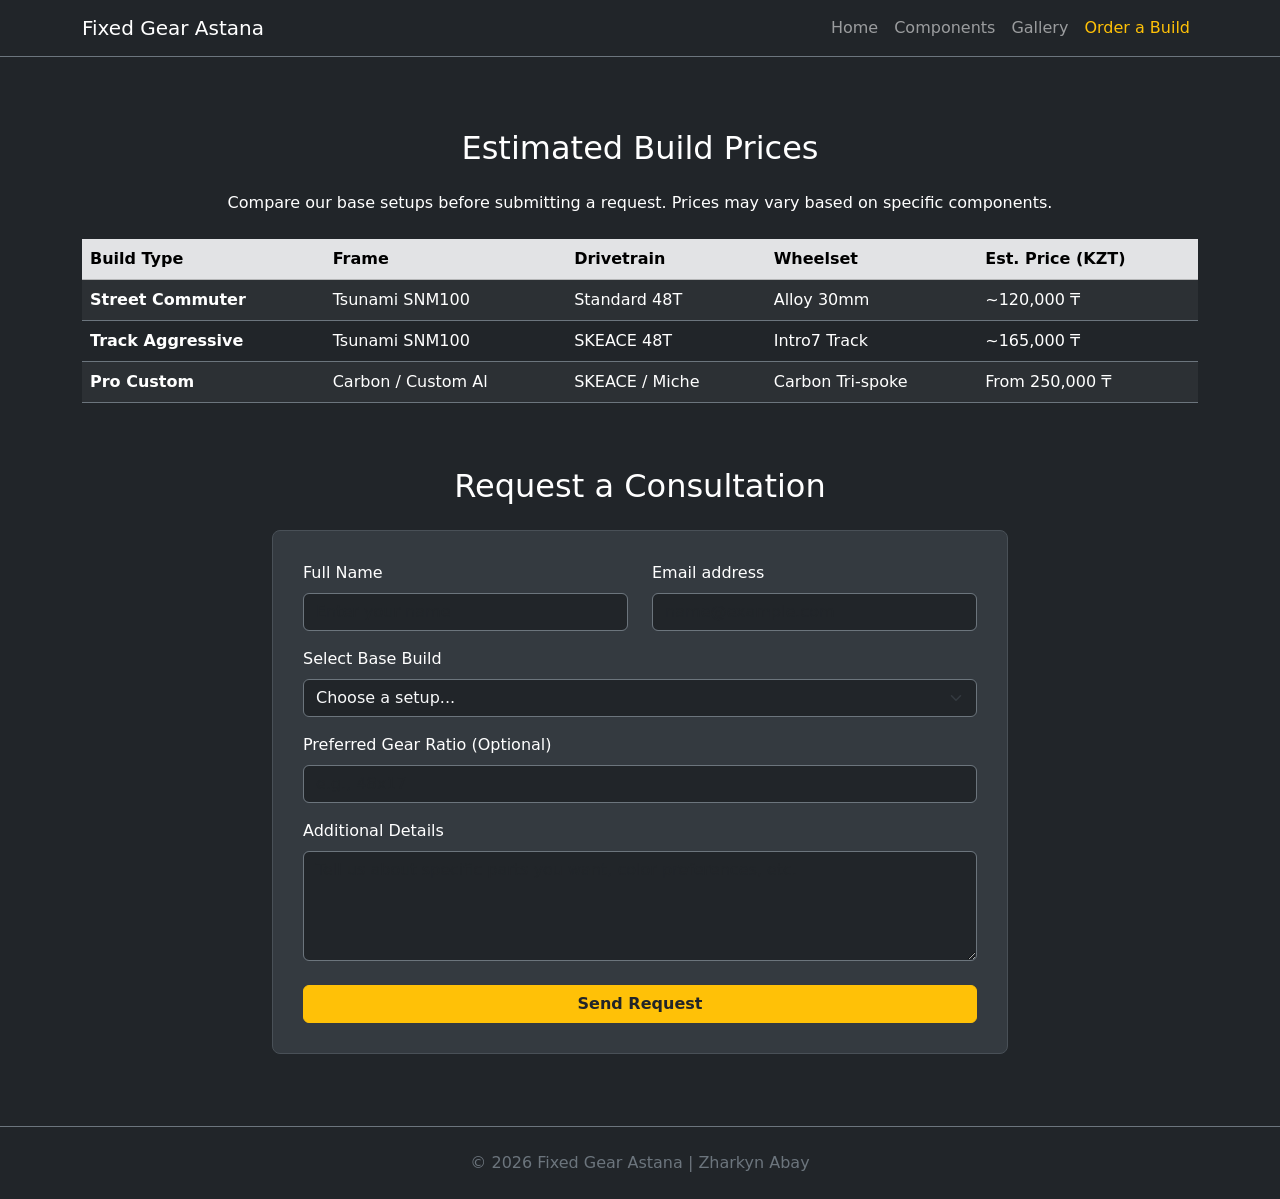
==== build.html @ 71a42f12 "Add files via upload" ====
<!DOCTYPE html>
<html lang="en">
<head>
    <meta charset="UTF-8">
    <meta name="viewport" content="width=device-width, initial-scale=1.0">
    <title>Order a Build - Fixed Gear Astana</title>
    
    <link href="https://cdn.jsdelivr.net/npm/bootstrap@5.3.3/dist/css/bootstrap.min.css" rel="stylesheet">
    <link rel="stylesheet" href="style.css">
    
    <!-- Немного стилей прямо здесь, чтобы форма и таблица хорошо смотрелись на темном фоне -->
    <style>
        body {
            background-color: #212529;
            color: #fff;
        }
        .form-container {
            background-color: #343a40;
            padding: 30px;
            border-radius: 8px;
            border: 1px solid #495057;
        }
    </style>
</head>
<body>

    <!-- Единая навигация -->
    <nav class="navbar navbar-expand-lg navbar-dark bg-dark border-bottom border-secondary">
        <div class="container">
            <a class="navbar-brand" href="index.html">Fixed Gear Astana</a>
            <button class="navbar-toggler" type="button" data-bs-toggle="collapse" data-bs-target="#navbarNav">
                <span class="navbar-toggler-icon"></span>
            </button>
            <div class="collapse navbar-collapse" id="navbarNav">
                <ul class="navbar-nav ms-auto">
                    <li class="nav-item"><a class="nav-link" href="index.html">Home</a></li>
                    <li class="nav-item"><a class="nav-link" href="index.html#components">Components</a></li>
                    <li class="nav-item"><a class="nav-link" href="index.html#gallery">Gallery</a></li>
                    <li class="nav-item"><a class="nav-link active text-warning" href="build.html">Order a Build</a></li>
                </ul>
            </div>
        </div>
    </nav>

    <!-- Секция с таблицей (Требование Мидтерма: минимум 1 таблица) -->
    <section class="container mt-5 pt-4">
        <h2 class="text-center mb-4">Estimated Build Prices</h2>
        <p class="text-center mb-4">Compare our base setups before submitting a request. Prices may vary based on specific components.</p>
        
        <div class="table-responsive">
            <table class="table table-dark table-striped table-hover border-secondary align-middle">
                <thead>
                    <tr class="table-secondary text-dark">
                        <th>Build Type</th>
                        <th>Frame</th>
                        <th>Drivetrain</th>
                        <th>Wheelset</th>
                        <th>Est. Price (KZT)</th>
                    </tr>
                </thead>
                <tbody>
                    <tr>
                        <td><strong>Street Commuter</strong></td>
                        <td>Tsunami SNM100</td>
                        <td>Standard 48T</td>
                        <td>Alloy 30mm</td>
                        <td>~120,000 ₸</td>
                    </tr>
                    <tr>
                        <td><strong>Track Aggressive</strong></td>
                        <td>Tsunami SNM100</td>
                        <td>SKEACE 48T</td>
                        <td>Intro7 Track</td>
                        <td>~165,000 ₸</td>
                    </tr>
                    <tr>
                        <td><strong>Pro Custom</strong></td>
                        <td>Carbon / Custom Al</td>
                        <td>SKEACE / Miche</td>
                        <td>Carbon Tri-spoke</td>
                        <td>From 250,000 ₸</td>
                    </tr>
                </tbody>
            </table>
        </div>
    </section>

    <!-- Секция с формой (Требование Мидтерма: минимум 1 форма) -->
    <section class="container mt-5 mb-5 pb-4">
        <div class="row justify-content-center">
            <div class="col-12 col-lg-8">
                <h2 class="text-center mb-4">Request a Consultation</h2>
                
                <div class="form-container">
                    <form action="#" method="POST">
                        <div class="row">
                            <div class="col-md-6 mb-3">
                                <label for="fullName" class="form-label">Full Name</label>
                                <input type="text" class="form-control bg-dark text-light border-secondary" id="fullName" placeholder="Enter your name" required>
                            </div>
                            <div class="col-md-6 mb-3">
                                <label for="email" class="form-label">Email address</label>
                                <input type="email" class="form-control bg-dark text-light border-secondary" id="email" placeholder="name@example.com" required>
                            </div>
                        </div>

                        <div class="mb-3">
                            <label for="baseModel" class="form-label">Select Base Build</label>
                            <select class="form-select bg-dark text-light border-secondary" id="baseModel" required>
                                <option value="" selected disabled>Choose a setup...</option>
                                <option value="street">Street Commuter</option>
                                <option value="track">Track Aggressive</option>
                                <option value="custom">Fully Custom Idea</option>
                            </select>
                        </div>

                        <div class="mb-3">
                            <label for="ratio" class="form-label">Preferred Gear Ratio (Optional)</label>
                            <input type="text" class="form-control bg-dark text-light border-secondary" id="ratio" placeholder="e.g., 48x17">
                        </div>

                        <div class="mb-4">
                            <label for="comments" class="form-label">Additional Details</label>
                            <textarea class="form-control bg-dark text-light border-secondary" id="comments" rows="4" placeholder="Tell us about specific parts you want, color preferences, etc."></textarea>
                        </div>

                        <div class="d-grid">
                            <button type="submit" class="btn btn-warning fw-bold text-dark">Send Request</button>
                        </div>
                    </form>
                </div>
            </div>
        </div>
    </section>

    <footer class="text-center py-4 mt-5 border-top border-secondary text-secondary">
        <div class="container">
            <p class="mb-0">&copy; 2026 Fixed Gear Astana | Zharkyn Abay</p>
        </div>
    </footer>

    <script src="https://cdn.jsdelivr.net/npm/bootstrap@5.3.3/dist/js/bootstrap.bundle.min.js"></script>
</body>
</html>
---- style.css ----
/* =========================================
   TASK 1: Адаптивность вручную (Mobile-First)
   ========================================= */

/* Базовые стили (для телефонов - 375px) */
.custom-section {
    padding: 40px 20px;
    background-color: #212529; /* Темный фон для контраста */
    color: #fff;
    margin-top: 60px;
}

/* Изменение 1: Базовый размер заголовка */
.custom-heading {
    text-align: center;
    font-size: 1.8rem;
    margin-bottom: 30px;
}

/* Сетка: 1 колонка на мобильных */
.custom-grid {
    display: grid;
    grid-template-columns: 1fr;
    gap: 20px;
}

.custom-card {
    background-color: #343a40;
    padding: 20px;
    border-radius: 8px;
    border: 1px solid #495057;
    text-align: center;
}

/* -----------------------------------------
   Брейкпоинт 1: Планшеты (от 768px)
   ----------------------------------------- */
@media (min-width: 768px) {
    /* Сетка меняется на 2 колонки */
    .custom-grid {
        grid-template-columns: repeat(2, 1fr);
    }
    
    /* Изменение 2: Увеличиваем заголовок */
    .custom-heading {
        font-size: 2.2rem; 
    }
}

/* -----------------------------------------
   Брейкпоинт 2: Ноутбуки/Десктопы (от 1280px)
   ----------------------------------------- */
@media (min-width: 1280px) {
    /* Сетка меняется на 3 колонки */
    .custom-grid {
        grid-template-columns: repeat(3, 1fr);
    }
    
    /* Изменение 3: Добавляем внутренние отступы секции */
    .custom-section {
        padding: 80px 10%; 
    }
}
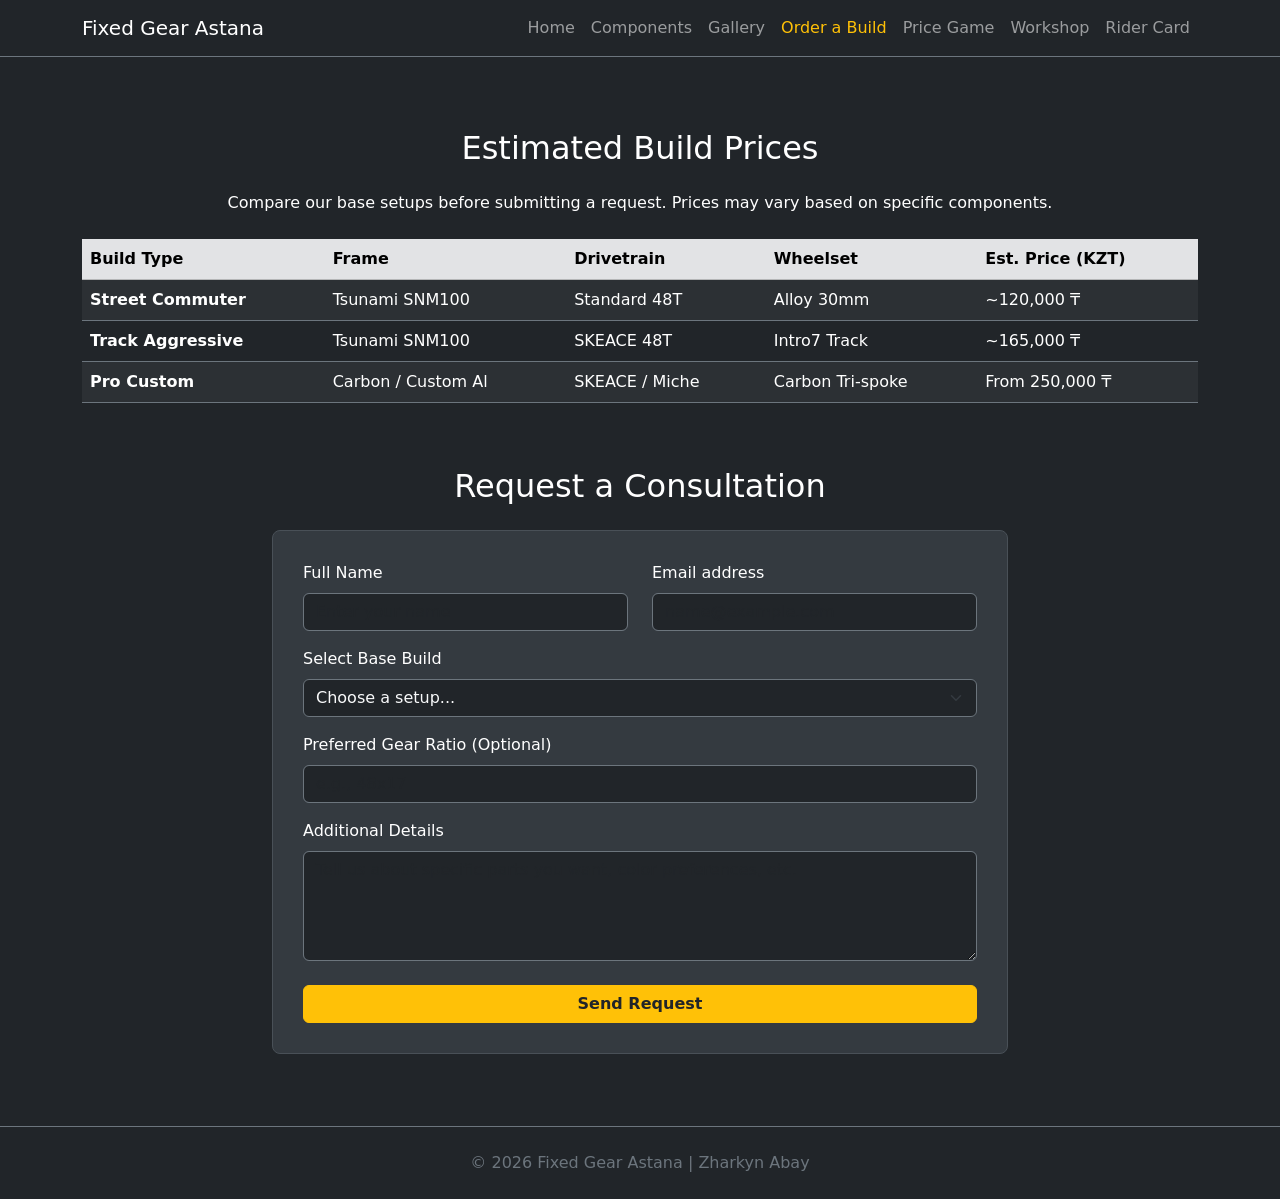
==== commit 21821e5c: "Add Assignment 5: price game, workshop board, rider card form - Task 1A: Higher or Lower game (js/ga" ====
--- a/build.html
+++ b/build.html
@@ -37,6 +37,9 @@
                     <li class="nav-item"><a class="nav-link" href="index.html#components">Components</a></li>
                     <li class="nav-item"><a class="nav-link" href="index.html#gallery">Gallery</a></li>
                     <li class="nav-item"><a class="nav-link active text-warning" href="build.html">Order a Build</a></li>
+                    <li class="nav-item"><a class="nav-link" href="game.html">Price Game</a></li>
+                    <li class="nav-item"><a class="nav-link" href="workshop.html">Workshop</a></li>
+                    <li class="nav-item"><a class="nav-link" href="rider.html">Rider Card</a></li>
                 </ul>
             </div>
         </div>
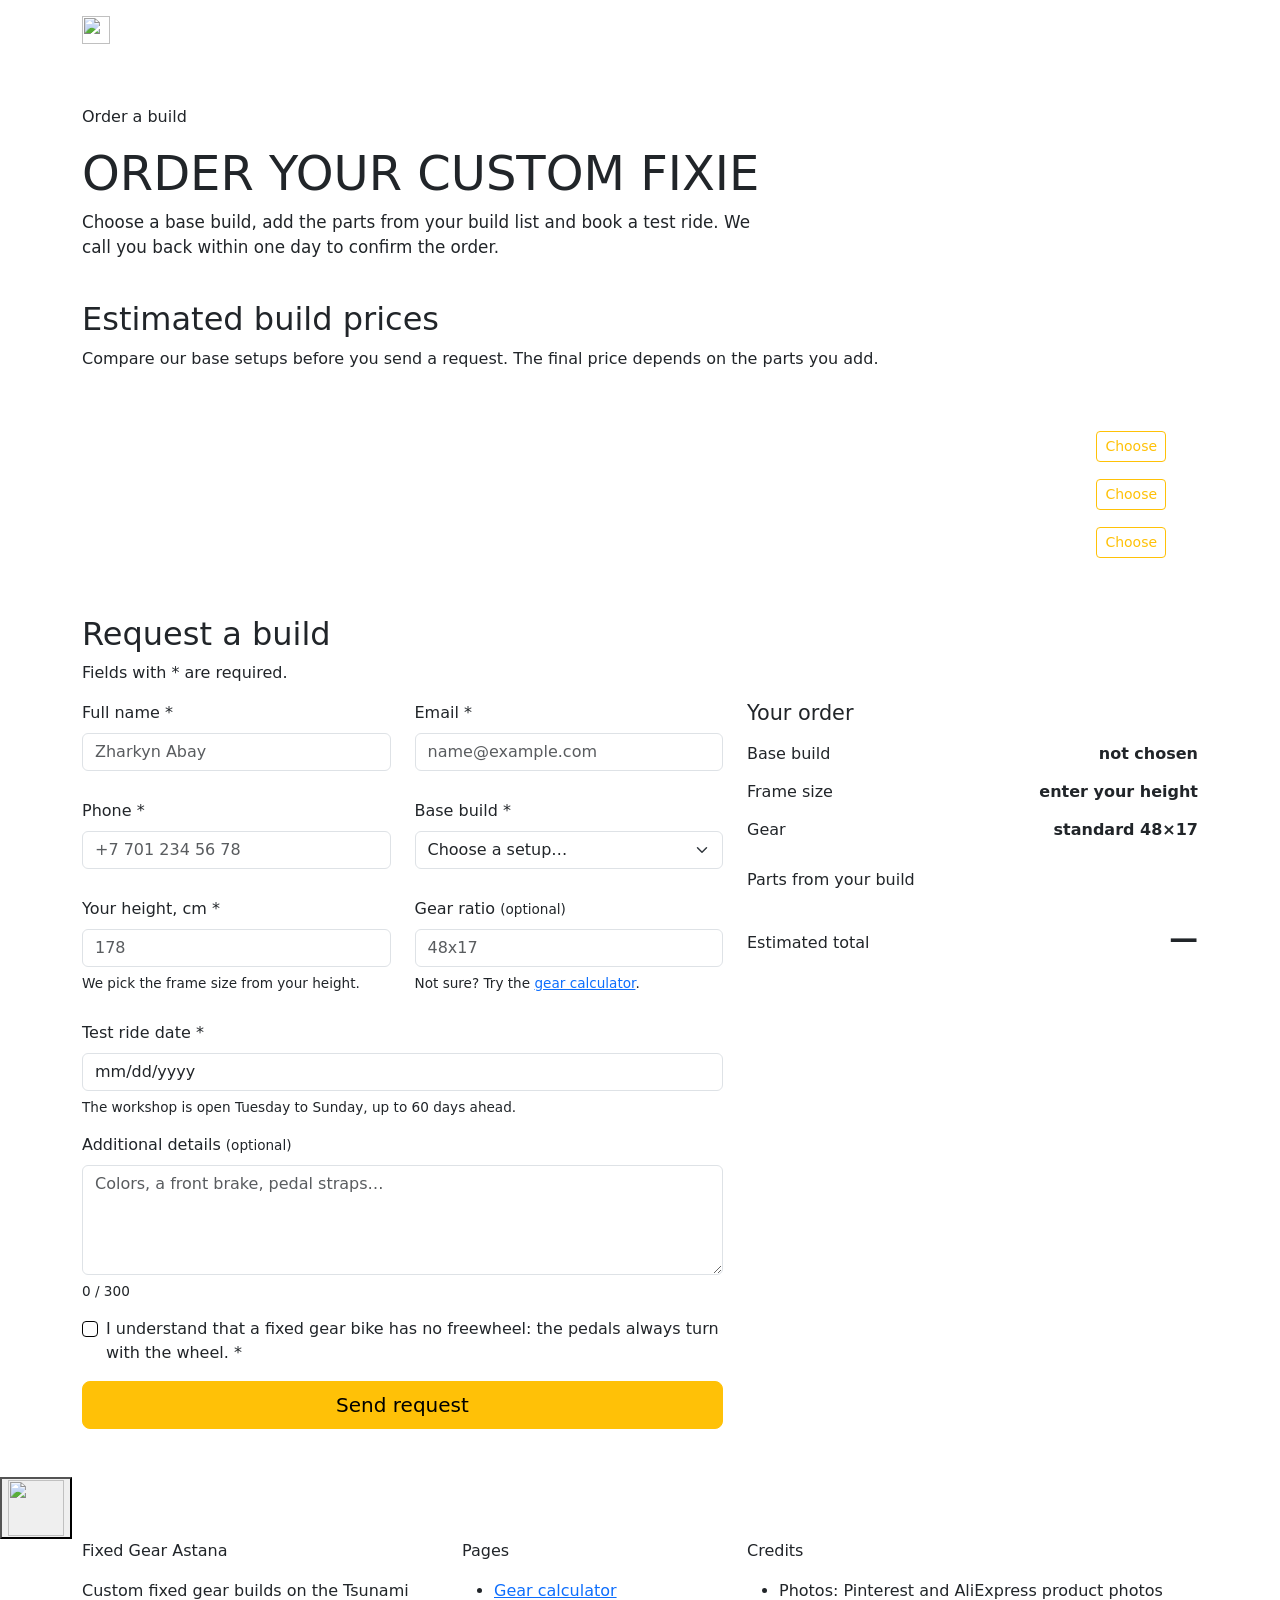
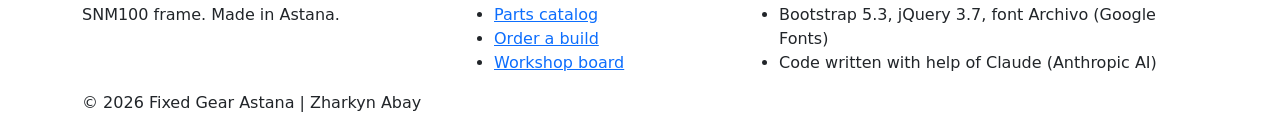
==== commit b04b3c31: "Order form with JavaScript validation, order summary and success message Co-Authored-By: Claude Opus" ====
--- a/build.html
+++ b/build.html
@@ -3,40 +3,41 @@
 <head>
     <meta charset="UTF-8">
     <meta name="viewport" content="width=device-width, initial-scale=1.0">
-    <title>Order a Build - Fixed Gear Astana</title>
-    
+    <title>Order a Build — Fixed Gear Astana</title>
+    <link rel="icon" href="images/wheel.svg" type="image/svg+xml">
+
+    <link rel="preconnect" href="https://fonts.googleapis.com">
+    <link rel="preconnect" href="https://fonts.gstatic.com" crossorigin>
+    <link href="https://fonts.googleapis.com/css2?family=Archivo:wght@600;800&display=swap" rel="stylesheet">
+
     <link href="https://cdn.jsdelivr.net/npm/bootstrap@5.3.3/dist/css/bootstrap.min.css" rel="stylesheet">
-    <link rel="stylesheet" href="style.css">
-    
-    <!-- Немного стилей прямо здесь, чтобы форма и таблица хорошо смотрелись на темном фоне -->
-    <style>
-        body {
-            background-color: #212529;
-            color: #fff;
-        }
-        .form-container {
-            background-color: #343a40;
-            padding: 30px;
-            border-radius: 8px;
-            border: 1px solid #495057;
-        }
-    </style>
+    <link rel="stylesheet" href="css/style.css">
+    <link rel="stylesheet" href="css/order.css">
+
+    <script src="https://code.jquery.com/jquery-3.7.1.min.js" defer></script>
+    <script src="js/parts-data.js" defer></script>
+    <script src="js/storage.js" defer></script>
+    <script src="js/order.js" defer></script>
+    <script src="js/effects.js" defer></script>
 </head>
 <body>
 
     <!-- Единая навигация -->
-    <nav class="navbar navbar-expand-lg navbar-dark bg-dark border-bottom border-secondary">
+    <nav class="navbar navbar-expand-lg navbar-dark site-nav sticky-top">
         <div class="container">
-            <a class="navbar-brand" href="index.html">Fixed Gear Astana</a>
-            <button class="navbar-toggler" type="button" data-bs-toggle="collapse" data-bs-target="#navbarNav">
+            <a class="navbar-brand" href="index.html">
+                <img src="images/wheel.svg" class="brand-wheel" alt="" width="28" height="28">
+                Fixed Gear Astana
+            </a>
+            <button class="navbar-toggler" type="button" data-bs-toggle="collapse" data-bs-target="#navbarNav" aria-controls="navbarNav" aria-expanded="false" aria-label="Toggle navigation">
                 <span class="navbar-toggler-icon"></span>
             </button>
             <div class="collapse navbar-collapse" id="navbarNav">
                 <ul class="navbar-nav ms-auto">
                     <li class="nav-item"><a class="nav-link" href="index.html">Home</a></li>
-                    <li class="nav-item"><a class="nav-link" href="index.html#components">Components</a></li>
-                    <li class="nav-item"><a class="nav-link" href="index.html#gallery">Gallery</a></li>
-                    <li class="nav-item"><a class="nav-link active text-warning" href="build.html">Order a Build</a></li>
+                    <li class="nav-item"><a class="nav-link" href="index.html#calculator">Gear Calculator</a></li>
+                    <li class="nav-item"><a class="nav-link" href="index.html#parts">Parts</a></li>
+                    <li class="nav-item"><a class="nav-link active" aria-current="page" href="build.html">Order a Build</a></li>
                     <li class="nav-item"><a class="nav-link" href="game.html">Price Game</a></li>
                     <li class="nav-item"><a class="nav-link" href="workshop.html">Workshop</a></li>
                     <li class="nav-item"><a class="nav-link" href="rider.html">Rider Card</a></li>
@@ -45,103 +46,211 @@
         </div>
     </nav>
 
-    <!-- Секция с таблицей (Требование Мидтерма: минимум 1 таблица) -->
-    <section class="container mt-5 pt-4">
-        <h2 class="text-center mb-4">Estimated Build Prices</h2>
-        <p class="text-center mb-4">Compare our base setups before submitting a request. Prices may vary based on specific components.</p>
-        
-        <div class="table-responsive">
-            <table class="table table-dark table-striped table-hover border-secondary align-middle">
-                <thead>
-                    <tr class="table-secondary text-dark">
-                        <th>Build Type</th>
-                        <th>Frame</th>
-                        <th>Drivetrain</th>
-                        <th>Wheelset</th>
-                        <th>Est. Price (KZT)</th>
-                    </tr>
-                </thead>
-                <tbody>
-                    <tr>
-                        <td><strong>Street Commuter</strong></td>
-                        <td>Tsunami SNM100</td>
-                        <td>Standard 48T</td>
-                        <td>Alloy 30mm</td>
-                        <td>~120,000 ₸</td>
-                    </tr>
-                    <tr>
-                        <td><strong>Track Aggressive</strong></td>
-                        <td>Tsunami SNM100</td>
-                        <td>SKEACE 48T</td>
-                        <td>Intro7 Track</td>
-                        <td>~165,000 ₸</td>
-                    </tr>
-                    <tr>
-                        <td><strong>Pro Custom</strong></td>
-                        <td>Carbon / Custom Al</td>
-                        <td>SKEACE / Miche</td>
-                        <td>Carbon Tri-spoke</td>
-                        <td>From 250,000 ₸</td>
-                    </tr>
-                </tbody>
-            </table>
-        </div>
-    </section>
-
-    <!-- Секция с формой (Требование Мидтерма: минимум 1 форма) -->
-    <section class="container mt-5 mb-5 pb-4">
-        <div class="row justify-content-center">
-            <div class="col-12 col-lg-8">
-                <h2 class="text-center mb-4">Request a Consultation</h2>
-                
-                <div class="form-container">
-                    <form action="#" method="POST">
+    <main class="container py-5">
+        <header class="page-head">
+            <p class="page-eyebrow">Order a build</p>
+            <h1>Order your custom fixie</h1>
+            <p class="page-lead">Choose a base build, add the parts from your build list and book a test ride. We call you back within one day to confirm the order.</p>
+        </header>
+
+        <!-- Таблица цен (Midterm). Кнопка Choose выбирает сборку в форме -->
+        <section class="mb-5" aria-labelledby="prices-title">
+            <h2 class="section-title" id="prices-title">Estimated build prices</h2>
+            <p class="section-lead">Compare our base setups before you send a request. The final price depends on the parts you add.</p>
+
+            <div class="table-responsive price-table-wrap">
+                <table class="table table-dark table-hover align-middle price-table mb-0">
+                    <thead>
+                        <tr>
+                            <th scope="col">Build type</th>
+                            <th scope="col">Frame</th>
+                            <th scope="col">Drivetrain</th>
+                            <th scope="col">Wheelset</th>
+                            <th scope="col">Base price</th>
+                            <th scope="col"><span class="visually-hidden">Choose</span></th>
+                        </tr>
+                    </thead>
+                    <tbody>
+                        <tr>
+                            <th scope="row">Street Commuter</th>
+                            <td data-label="Frame">Tsunami SNM100</td>
+                            <td data-label="Drivetrain">Standard 48T</td>
+                            <td data-label="Wheelset">Alloy 30 mm</td>
+                            <td data-label="Base price" class="price-cell">120 000 ₸</td>
+                            <td><button type="button" class="btn btn-outline-warning btn-sm btn-choose" data-build="street">Choose</button></td>
+                        </tr>
+                        <tr>
+                            <th scope="row">Track Aggressive</th>
+                            <td data-label="Frame">Tsunami SNM100</td>
+                            <td data-label="Drivetrain">SKEACE 48T</td>
+                            <td data-label="Wheelset">Intro7 Track</td>
+                            <td data-label="Base price" class="price-cell">165 000 ₸</td>
+                            <td><button type="button" class="btn btn-outline-warning btn-sm btn-choose" data-build="track">Choose</button></td>
+                        </tr>
+                        <tr>
+                            <th scope="row">Pro Custom</th>
+                            <td data-label="Frame">Carbon / Custom Al</td>
+                            <td data-label="Drivetrain">SKEACE / Miche</td>
+                            <td data-label="Wheelset">Carbon Tri-spoke</td>
+                            <td data-label="Base price" class="price-cell">from 250 000 ₸</td>
+                            <td><button type="button" class="btn btn-outline-warning btn-sm btn-choose" data-build="custom">Choose</button></td>
+                        </tr>
+                    </tbody>
+                </table>
+            </div>
+        </section>
+
+        <!-- Сообщение после успешного заказа (jQuery slideDown) -->
+        <div class="order-success" id="order-success" role="status" aria-live="polite" tabindex="-1"></div>
+
+        <!-- Форма заказа. JS: js/order.js -->
+        <section id="order" aria-labelledby="order-title">
+            <h2 class="section-title" id="order-title">Request a build</h2>
+            <p class="section-lead">Fields with <span class="req">*</span> are required.</p>
+
+            <div class="row g-4">
+                <div class="col-12 col-lg-7">
+                    <form class="panel order-form" id="order-form" novalidate>
+                        <p class="form-status" id="form-status" role="alert"></p>
+
                         <div class="row">
-                            <div class="col-md-6 mb-3">
-                                <label for="fullName" class="form-label">Full Name</label>
-                                <input type="text" class="form-control bg-dark text-light border-secondary" id="fullName" placeholder="Enter your name" required>
-                            </div>
-                            <div class="col-md-6 mb-3">
-                                <label for="email" class="form-label">Email address</label>
-                                <input type="email" class="form-control bg-dark text-light border-secondary" id="email" placeholder="name@example.com" required>
-                            </div>
-                        </div>
-
-                        <div class="mb-3">
-                            <label for="baseModel" class="form-label">Select Base Build</label>
-                            <select class="form-select bg-dark text-light border-secondary" id="baseModel" required>
-                                <option value="" selected disabled>Choose a setup...</option>
-                                <option value="street">Street Commuter</option>
-                                <option value="track">Track Aggressive</option>
-                                <option value="custom">Fully Custom Idea</option>
-                            </select>
-                        </div>
-
-                        <div class="mb-3">
-                            <label for="ratio" class="form-label">Preferred Gear Ratio (Optional)</label>
-                            <input type="text" class="form-control bg-dark text-light border-secondary" id="ratio" placeholder="e.g., 48x17">
-                        </div>
-
-                        <div class="mb-4">
-                            <label for="comments" class="form-label">Additional Details</label>
-                            <textarea class="form-control bg-dark text-light border-secondary" id="comments" rows="4" placeholder="Tell us about specific parts you want, color preferences, etc."></textarea>
+                            <!-- 1. Имя -->
+                            <div class="col-md-6 field">
+                                <label for="order-name" class="form-label">Full name <span class="req" aria-hidden="true">*</span></label>
+                                <input type="text" class="form-control fg-input" id="order-name" name="name" autocomplete="name" placeholder="Zharkyn Abay" aria-describedby="order-name-error">
+                                <p class="field-error" id="order-name-error"></p>
+                            </div>
+                            <!-- 2. Email -->
+                            <div class="col-md-6 field">
+                                <label for="order-email" class="form-label">Email <span class="req" aria-hidden="true">*</span></label>
+                                <input type="email" class="form-control fg-input" id="order-email" name="email" autocomplete="email" placeholder="name@example.com" aria-describedby="order-email-error">
+                                <p class="field-error" id="order-email-error"></p>
+                            </div>
+                        </div>
+
+                        <div class="row">
+                            <!-- 3. Телефон -->
+                            <div class="col-md-6 field">
+                                <label for="order-phone" class="form-label">Phone <span class="req" aria-hidden="true">*</span></label>
+                                <input type="tel" class="form-control fg-input" id="order-phone" name="phone" autocomplete="tel" placeholder="+7 701 234 56 78" aria-describedby="order-phone-error">
+                                <p class="field-error" id="order-phone-error"></p>
+                            </div>
+                            <!-- 4. Базовая сборка -->
+                            <div class="col-md-6 field">
+                                <label for="order-build" class="form-label">Base build <span class="req" aria-hidden="true">*</span></label>
+                                <select class="form-select fg-input" id="order-build" name="build" aria-describedby="order-build-error">
+                                    <option value="">Choose a setup…</option>
+                                    <option value="street">Street Commuter — 120 000 ₸</option>
+                                    <option value="track">Track Aggressive — 165 000 ₸</option>
+                                    <option value="custom">Pro Custom — from 250 000 ₸</option>
+                                </select>
+                                <p class="field-error" id="order-build-error"></p>
+                            </div>
+                        </div>
+
+                        <div class="row">
+                            <!-- 5. Рост -->
+                            <div class="col-md-6 field">
+                                <label for="order-height" class="form-label">Your height, cm <span class="req" aria-hidden="true">*</span></label>
+                                <input type="number" class="form-control fg-input" id="order-height" name="height" inputmode="numeric" placeholder="178" aria-describedby="order-height-hint order-height-error">
+                                <p class="field-hint" id="order-height-hint">We pick the frame size from your height.</p>
+                                <p class="field-error" id="order-height-error"></p>
+                            </div>
+                            <!-- 6. Передача (необязательно) -->
+                            <div class="col-md-6 field">
+                                <label for="order-gear" class="form-label">Gear ratio <span class="optional">(optional)</span></label>
+                                <input type="text" class="form-control fg-input" id="order-gear" name="gear" placeholder="48x17" aria-describedby="order-gear-hint order-gear-error">
+                                <p class="field-hint" id="order-gear-hint">Not sure? Try the <a href="index.html#calculator">gear calculator</a>.</p>
+                                <p class="field-error" id="order-gear-error"></p>
+                            </div>
+                        </div>
+
+                        <!-- 7. Дата тест-райда -->
+                        <div class="field">
+                            <label for="order-date" class="form-label">Test ride date <span class="req" aria-hidden="true">*</span></label>
+                            <input type="date" class="form-control fg-input date-input" id="order-date" name="date" aria-describedby="order-date-hint order-date-error">
+                            <p class="field-hint" id="order-date-hint">The workshop is open Tuesday to Sunday, up to 60 days ahead.</p>
+                            <p class="field-error" id="order-date-error"></p>
+                        </div>
+
+                        <!-- 8. Комментарий -->
+                        <div class="field">
+                            <label for="order-comment" class="form-label">Additional details <span class="optional">(optional)</span></label>
+                            <textarea class="form-control fg-input" id="order-comment" name="comment" rows="4" placeholder="Colors, a front brake, pedal straps…" aria-describedby="order-comment-count order-comment-error"></textarea>
+                            <p class="field-hint" id="order-comment-count">0 / 300</p>
+                            <p class="field-error" id="order-comment-error"></p>
+                        </div>
+
+                        <!-- 9. Согласие -->
+                        <div class="field">
+                            <div class="form-check">
+                                <input class="form-check-input" type="checkbox" id="order-agree" name="agree" aria-describedby="order-agree-error">
+                                <label class="form-check-label" for="order-agree">I understand that a fixed gear bike has no freewheel: the pedals always turn with the wheel. <span class="req" aria-hidden="true">*</span></label>
+                            </div>
+                            <p class="field-error" id="order-agree-error"></p>
                         </div>
 
                         <div class="d-grid">
-                            <button type="submit" class="btn btn-warning fw-bold text-dark">Send Request</button>
+                            <button type="submit" class="btn btn-warning btn-lg">Send request</button>
                         </div>
                     </form>
                 </div>
-            </div>
-        </div>
-    </section>
-
-    <footer class="text-center py-4 mt-5 border-top border-secondary text-secondary">
+
+                <!-- Сводка заказа: запчасти из каталога + итоговая цена -->
+                <div class="col-12 col-lg-5">
+                    <aside class="panel order-summary" aria-labelledby="summary-title">
+                        <h3 class="summary-title" id="summary-title">Your order</h3>
+                        <dl class="summary-lines">
+                            <div><dt>Base build</dt><dd id="sum-base">not chosen</dd></div>
+                            <div><dt>Frame size</dt><dd id="sum-size">enter your height</dd></div>
+                            <div><dt>Gear</dt><dd id="sum-gear">standard 48×17</dd></div>
+                        </dl>
+                        <h4 class="summary-subtitle">Parts from your build</h4>
+                        <ul class="summary-parts" id="summary-parts"></ul>
+                        <div class="summary-total">
+                            <span>Estimated total</span>
+                            <strong id="sum-total">—</strong>
+                        </div>
+                    </aside>
+                </div>
+            </div>
+        </section>
+    </main>
+
+    <!-- Колесо "Наверх" -->
+    <button type="button" class="back-to-top" id="back-to-top" aria-label="Back to top">
+        <img src="images/wheel.svg" alt="" width="56" height="56">
+    </button>
+
+    <footer class="site-footer">
         <div class="container">
-            <p class="mb-0">&copy; 2026 Fixed Gear Astana | Zharkyn Abay</p>
+            <div class="row g-4">
+                <div class="col-12 col-md-4">
+                    <p class="footer-title display-font">Fixed Gear Astana</p>
+                    <p class="mb-0">Custom fixed gear builds on the Tsunami SNM100 frame. Made in Astana.</p>
+                </div>
+                <div class="col-6 col-md-3">
+                    <p class="footer-title">Pages</p>
+                    <ul class="footer-links">
+                        <li><a href="index.html#calculator">Gear calculator</a></li>
+                        <li><a href="index.html#parts">Parts catalog</a></li>
+                        <li><a href="build.html">Order a build</a></li>
+                        <li><a href="workshop.html">Workshop board</a></li>
+                    </ul>
+                </div>
+                <div class="col-6 col-md-5">
+                    <p class="footer-title">Credits</p>
+                    <ul class="footer-links">
+                        <li>Photos: Pinterest and AliExpress product photos</li>
+                        <li>Bootstrap 5.3, jQuery 3.7, font Archivo (Google Fonts)</li>
+                        <li>Code written with help of Claude (Anthropic AI)</li>
+                    </ul>
+                </div>
+            </div>
+            <p class="footer-copy mb-0">&copy; 2026 Fixed Gear Astana | Zharkyn Abay</p>
         </div>
     </footer>
 
     <script src="https://cdn.jsdelivr.net/npm/bootstrap@5.3.3/dist/js/bootstrap.bundle.min.js"></script>
 </body>
-</html>+</html>
--- a/css/order.css
+++ b/css/order.css
@@ -0,0 +1,271 @@
+/* =========================================================
+   Страница заказа (build.html): таблица цен, форма, сводка заказа
+   ========================================================= */
+
+.page-head {
+  margin-bottom: 2.5rem;
+}
+.page-head h1 {
+  font-size: clamp(2rem, 5vw, 3rem);
+  text-transform: uppercase;
+}
+.page-lead {
+  color: var(--fg-muted);
+  max-width: 42rem;
+  font-size: 1.05rem;
+}
+
+/* ---------- Таблица цен ---------- */
+.price-table-wrap {
+  position: relative;           /* скрытый текст в заголовке не вылезает за экран */
+  border: 1px solid var(--fg-border);
+  border-radius: var(--fg-radius);
+}
+.price-table {
+  --bs-table-bg: var(--fg-card);
+  --bs-table-hover-bg: var(--fg-card-2);
+  --bs-table-border-color: var(--fg-border);
+}
+.price-table thead th {
+  background-color: var(--fg-bg-deep);
+  color: var(--fg-muted);
+  font-size: 0.8rem;
+  text-transform: uppercase;
+  letter-spacing: 0.08em;
+  white-space: nowrap;
+}
+.price-table tbody th {
+  font-family: var(--fg-font-display);
+  white-space: nowrap;
+}
+.price-cell {
+  color: var(--fg-accent);
+  font-weight: 700;
+  white-space: nowrap;
+}
+.price-table tr.is-chosen > * {
+  --bs-table-bg: var(--fg-warn-bg);
+}
+
+/* На телефоне таблица превращается в карточки: строка = карточка */
+@media (max-width: 767.98px) {
+  .price-table-wrap {
+    border: 0;
+  }
+  .price-table thead {
+    position: absolute;
+    width: 1px;
+    height: 1px;
+    overflow: hidden;
+    clip: rect(0 0 0 0);
+  }
+  .price-table,
+  .price-table tbody,
+  .price-table tr,
+  .price-table th,
+  .price-table td {
+    display: block;
+    width: 100%;
+  }
+  .price-table tr {
+    border: 1px solid var(--fg-border);
+    border-radius: var(--fg-radius);
+    overflow: hidden;
+    margin-bottom: 0.75rem;
+  }
+  .price-table tbody th {
+    font-size: 1.1rem;
+    border-bottom: 1px solid var(--fg-border);
+  }
+  .price-table td {
+    display: flex;
+    justify-content: space-between;
+    gap: 1rem;
+    border: 0;
+    padding-top: 0.3rem;
+    padding-bottom: 0.3rem;
+  }
+  /* подпись колонки берётся из data-label */
+  .price-table td[data-label]::before {
+    content: attr(data-label);
+    color: var(--fg-muted);
+  }
+  .price-table td:last-child {
+    padding-bottom: 0.75rem;
+  }
+  .price-table .btn-choose {
+    width: 100%;
+  }
+}
+
+/* ---------- Форма ---------- */
+.field {
+  margin-bottom: 0.75rem;
+}
+.req {
+  color: var(--fg-accent);
+}
+.optional {
+  color: var(--fg-muted);
+  font-size: 0.85rem;
+}
+.field-hint {
+  color: var(--fg-muted);
+  font-size: 0.85rem;
+  margin: 0.35rem 0 0;
+}
+.field-hint.hint-ok {
+  color: var(--fg-ok);
+}
+.field-hint.hint-bad {
+  color: var(--fg-bad);
+}
+.fg-input.is-valid,
+.fg-input.is-valid:focus {
+  border-color: var(--fg-ok);
+  background-image: none;
+}
+/* у даты иконка календаря светлая — под тёмную тему */
+.date-input {
+  color-scheme: dark;
+}
+.form-check-input {
+  background-color: var(--fg-bg);
+  border-color: var(--fg-muted);
+}
+.form-check-input:checked {
+  background-color: var(--fg-accent);
+  border-color: var(--fg-accent);
+}
+.form-check-input:focus {
+  border-color: var(--fg-accent);
+  box-shadow: 0 0 0 0.2rem rgba(255, 193, 7, 0.3);
+}
+.form-check-input.is-invalid {
+  border-color: var(--fg-bad);
+}
+.form-check-input.is-invalid ~ .form-check-label {
+  color: var(--fg-text);
+}
+
+/* Общее сообщение над формой: "Please fix 3 fields" */
+.form-status:empty {
+  display: none;
+}
+.form-status {
+  background-color: var(--fg-bad-bg);
+  border-left: 4px solid var(--fg-bad);
+  color: var(--fg-bad);
+  border-radius: 8px;
+  padding: 0.6rem 1rem;
+  font-weight: 600;
+}
+
+/* ---------- Сводка заказа ---------- */
+@media (min-width: 992px) {
+  .order-summary {
+    position: sticky;
+    top: 84px;
+  }
+}
+.summary-title {
+  font-size: 1.3rem;
+}
+.summary-lines > div {
+  display: flex;
+  justify-content: space-between;
+  gap: 1rem;
+  padding: 0.45rem 0;
+  border-bottom: 1px solid var(--fg-border);
+}
+.summary-lines dt {
+  color: var(--fg-muted);
+  font-weight: 400;
+}
+.summary-lines dd {
+  margin: 0;
+  font-weight: 700;
+  text-align: right;
+}
+.summary-subtitle {
+  font-size: 1rem;
+  margin-top: 1.25rem;
+}
+.summary-parts {
+  list-style: none;
+  padding: 0;
+  margin: 0 0 1rem;
+}
+.summary-parts li {
+  display: flex;
+  align-items: center;
+  gap: 0.5rem;
+  padding: 0.4rem 0;
+  border-bottom: 1px dashed var(--fg-border);
+  font-size: 0.95rem;
+}
+.summary-parts .item-name {
+  flex-grow: 1;
+}
+.summary-parts .item-price {
+  color: var(--fg-muted);
+  white-space: nowrap;
+}
+.summary-parts .summary-empty {
+  display: block;
+  color: var(--fg-muted);
+  font-style: italic;
+  border: 1px dashed var(--fg-border);
+  border-radius: 8px;
+  padding: 0.75rem 1rem;
+}
+.btn-remove {
+  border: 0;
+  background: transparent;
+  color: var(--fg-muted);
+  font-size: 1.3rem;
+  line-height: 1;
+  padding: 0 0.3rem;
+  border-radius: 6px;
+}
+.btn-remove:hover {
+  color: var(--fg-bad);
+  background-color: var(--fg-bad-bg);
+}
+.summary-total {
+  display: flex;
+  justify-content: space-between;
+  align-items: baseline;
+  gap: 1rem;
+  padding-top: 0.75rem;
+}
+.summary-total span {
+  color: var(--fg-muted);
+}
+.summary-total strong {
+  font-family: var(--fg-font-display);
+  font-size: 1.8rem;
+  color: var(--fg-accent);
+}
+
+/* ---------- Успешный заказ (jQuery slideDown) ---------- */
+.order-success {
+  display: none;
+  background-color: var(--fg-ok-bg);
+  border: 1px solid var(--fg-ok);
+  border-radius: var(--fg-radius);
+  padding: 1.5rem;
+  margin-bottom: 2rem;
+}
+.order-success:focus {
+  outline: 3px solid var(--fg-ok);
+  outline-offset: 3px;
+}
+.success-title {
+  color: var(--fg-ok);
+  font-size: 1.5rem;
+}
+.success-list {
+  padding-left: 1.2rem;
+  margin-bottom: 1rem;
+}
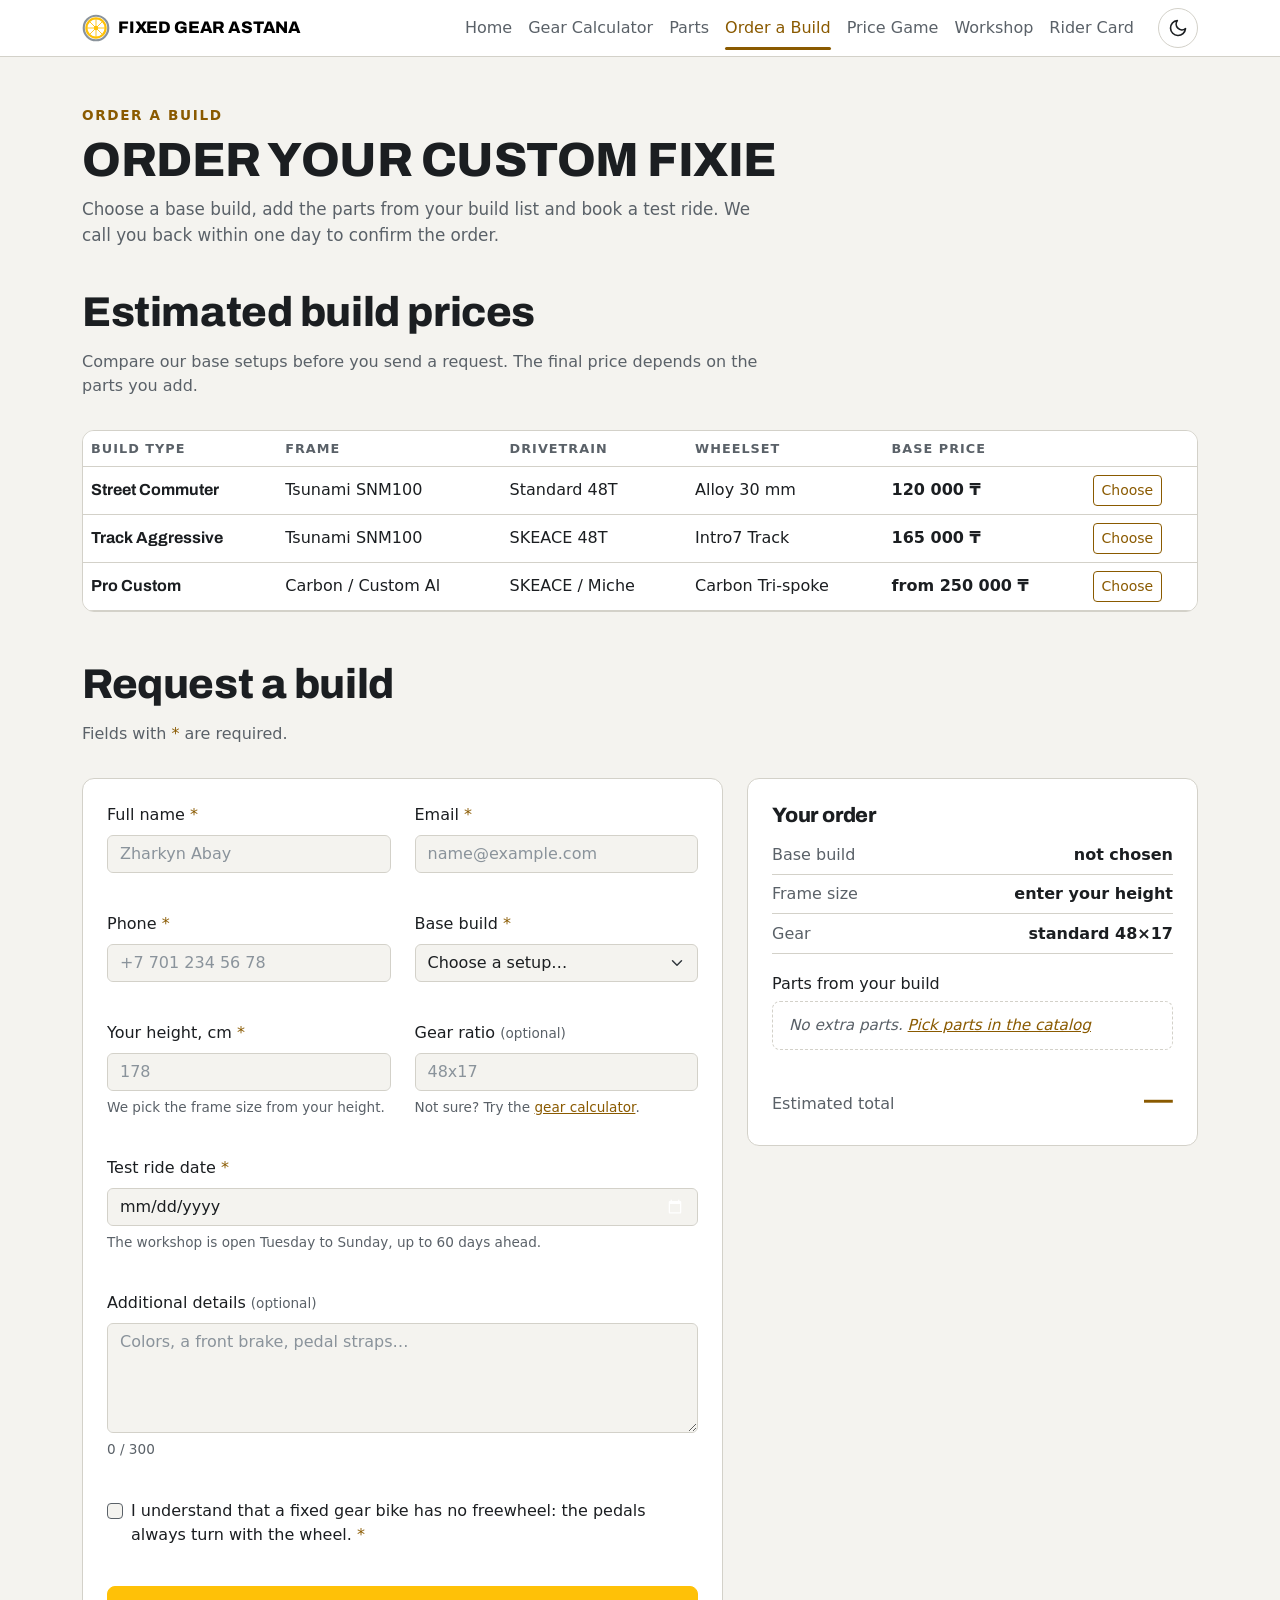
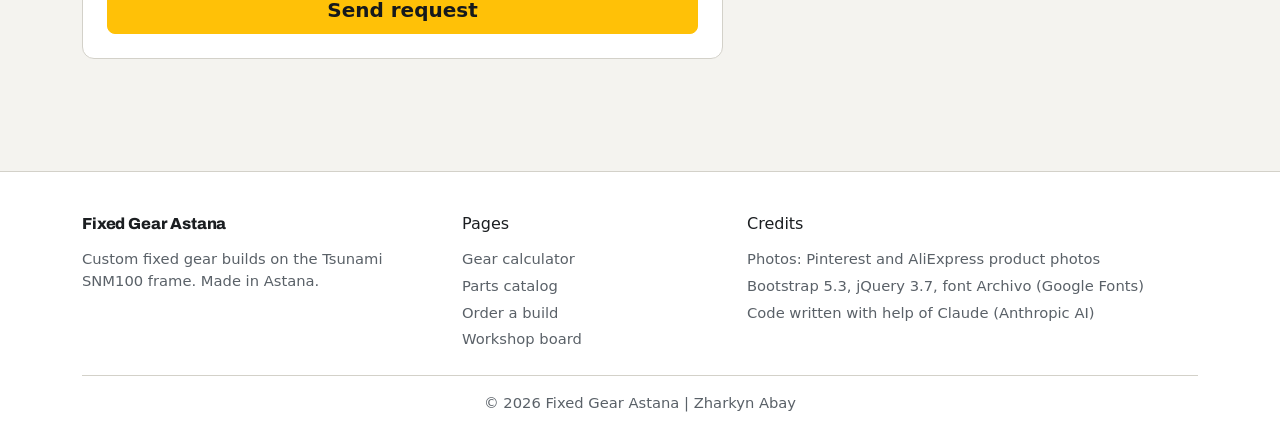
==== commit ea250095: "Final: light/dark mode toggle, build counter in navbar, Clear all on order page, semantic header, ga" ====
--- a/build.html
+++ b/build.html
@@ -14,6 +14,8 @@
     <link rel="stylesheet" href="css/style.css">
     <link rel="stylesheet" href="css/order.css">
 
+    <script src="js/navbar.js"></script>
+
     <script src="https://code.jquery.com/jquery-3.7.1.min.js" defer></script>
     <script src="js/parts-data.js" defer></script>
     <script src="js/storage.js" defer></script>
@@ -22,13 +24,19 @@
 </head>
 <body>
 
-    <!-- Единая навигация -->
-    <nav class="navbar navbar-expand-lg navbar-dark site-nav sticky-top">
+    <!-- Единая навигация (одинаковая на всех страницах) -->
+    <header class="site-header sticky-top">
+    <nav class="navbar navbar-expand-lg site-nav" aria-label="Main navigation">
         <div class="container">
             <a class="navbar-brand" href="index.html">
                 <img src="images/wheel.svg" class="brand-wheel" alt="" width="28" height="28">
                 Fixed Gear Astana
             </a>
+            <!-- Переключатель темы (js/navbar.js). order-lg-last: на компьютере он справа от меню -->
+            <button type="button" class="theme-toggle ms-auto me-2 order-lg-last ms-lg-3 me-lg-0" id="theme-toggle" aria-label="Switch to light mode">
+                <svg class="icon-sun" viewBox="0 0 24 24" fill="none" stroke="currentColor" stroke-width="2" stroke-linecap="round" aria-hidden="true"><circle cx="12" cy="12" r="4"/><path d="M12 2v2M12 20v2M4.9 4.9l1.4 1.4M17.7 17.7l1.4 1.4M2 12h2M20 12h2M4.9 19.1l1.4-1.4M17.7 6.3l1.4-1.4"/></svg>
+                <svg class="icon-moon" viewBox="0 0 24 24" fill="none" stroke="currentColor" stroke-width="2" stroke-linejoin="round" aria-hidden="true"><path d="M21 12.8A9 9 0 1 1 11.2 3a7 7 0 0 0 9.8 9.8z"/></svg>
+            </button>
             <button class="navbar-toggler" type="button" data-bs-toggle="collapse" data-bs-target="#navbarNav" aria-controls="navbarNav" aria-expanded="false" aria-label="Toggle navigation">
                 <span class="navbar-toggler-icon"></span>
             </button>
@@ -37,7 +45,7 @@
                     <li class="nav-item"><a class="nav-link" href="index.html">Home</a></li>
                     <li class="nav-item"><a class="nav-link" href="index.html#calculator">Gear Calculator</a></li>
                     <li class="nav-item"><a class="nav-link" href="index.html#parts">Parts</a></li>
-                    <li class="nav-item"><a class="nav-link active" aria-current="page" href="build.html">Order a Build</a></li>
+                    <li class="nav-item"><a class="nav-link active" aria-current="page" href="build.html">Order a Build<span class="nav-badge" id="build-count" hidden>0</span></a></li>
                     <li class="nav-item"><a class="nav-link" href="game.html">Price Game</a></li>
                     <li class="nav-item"><a class="nav-link" href="workshop.html">Workshop</a></li>
                     <li class="nav-item"><a class="nav-link" href="rider.html">Rider Card</a></li>
@@ -45,6 +53,7 @@
             </div>
         </div>
     </nav>
+    </header>
 
     <main class="container py-5">
         <header class="page-head">
@@ -59,7 +68,7 @@
             <p class="section-lead">Compare our base setups before you send a request. The final price depends on the parts you add.</p>
 
             <div class="table-responsive price-table-wrap">
-                <table class="table table-dark table-hover align-middle price-table mb-0">
+                <table class="table table-hover align-middle price-table mb-0">
                     <thead>
                         <tr>
                             <th scope="col">Build type</th>
@@ -205,7 +214,10 @@
                             <div><dt>Frame size</dt><dd id="sum-size">enter your height</dd></div>
                             <div><dt>Gear</dt><dd id="sum-gear">standard 48×17</dd></div>
                         </dl>
-                        <h4 class="summary-subtitle">Parts from your build</h4>
+                        <div class="summary-subhead">
+                            <h4 class="summary-subtitle">Parts from your build</h4>
+                            <button type="button" class="btn btn-link btn-sm btn-clear-parts" id="btn-clear-parts">Clear all</button>
+                        </div>
                         <ul class="summary-parts" id="summary-parts"></ul>
                         <div class="summary-total">
                             <span>Estimated total</span>
--- a/css/style.css
+++ b/css/style.css
@@ -0,0 +1,458 @@
+/* =========================================================
+   Fixed Gear Astana — общие стили для ВСЕХ страниц
+   Цвета, шрифты, навигация, футер, кнопки, колесо "наверх".
+   Стили отдельных страниц: home.css, order.css, tasks.css
+   ========================================================= */
+
+/* ---------- Цвета сайта (одни и те же переменные на всех страницах) ---------- */
+:root {
+  --fg-bg: #212529;          /* тёмный фон */
+  --fg-bg-deep: #16191c;     /* ещё темнее: hero и дорога */
+  --fg-card: #343a40;        /* серые панели и карточки */
+  --fg-card-2: #2b3035;
+  --fg-border: #495057;
+  --fg-text: #f8f9fa;
+  --fg-muted: #adb5bd;
+  --fg-accent: #ffc107;      /* жёлтый акцент сайта */
+  --fg-accent-dark: #e0a800;
+  --fg-ok: #3dd68c;
+  --fg-ok-bg: rgba(61, 214, 140, 0.12);
+  --fg-bad: #ff6b6b;
+  --fg-bad-bg: rgba(255, 107, 107, 0.12);
+  --fg-warn-bg: rgba(255, 193, 7, 0.12);
+  --fg-radius: 12px;
+  --fg-font-display: "Archivo", system-ui, -apple-system, "Segoe UI", sans-serif;
+
+  /* Цвета нарисованного велосипеда (hero) */
+  --bike-frame: #ffc107;
+  --bike-tire: #f8f9fa;
+  --bike-metal: #ced4da;
+  --bike-spoke: #adb5bd;
+}
+
+/* ---------- Светлая тема: те же переменные, другие значения ----------
+   Атрибут data-theme ставит js/navbar.js. Компоненты используют только
+   переменные, поэтому вся тема меняется в одном месте. */
+:root[data-theme="light"] {
+  --fg-bg: #f4f3ef;
+  --fg-bg-deep: #ffffff;
+  --fg-card: #ffffff;
+  --fg-card-2: #f1f0eb;
+  --fg-border: #d3d1c9;
+  --fg-text: #1b1e21;
+  --fg-muted: #5a6168;
+  --fg-accent: #8a5a00;        /* тёмный янтарный: жёлтый текст на белом не читается */
+  --fg-accent-dark: #6e4800;
+  --fg-ok: #17803d;
+  --fg-ok-bg: rgba(23, 128, 61, 0.1);
+  --fg-bad: #c92a2a;
+  --fg-bad-bg: rgba(201, 42, 42, 0.08);
+  --fg-warn-bg: rgba(255, 193, 7, 0.2);
+
+  --bike-frame: #e0a800;
+  --bike-tire: #212529;
+  --bike-metal: #6c757d;
+  --bike-spoke: #868e96;
+}
+
+/* ---------- База ---------- */
+/* Bootstrap включает плавный скролл через CSS; у меня он на jQuery (js/effects.js) */
+:root {
+  scroll-behavior: auto;
+}
+/* Липкая навигация не закрывает заголовок секции при переходе по якорю */
+section[id] {
+  scroll-margin-top: 72px;
+}
+body {
+  background-color: var(--fg-bg);
+  color: var(--fg-text);
+  transition: background-color 0.3s ease, color 0.3s ease;   /* плавная смена темы */
+}
+
+kbd {
+  color: var(--fg-text);
+}
+
+h1, h2, h3, .navbar-brand, .display-font {
+  font-family: var(--fg-font-display);
+  font-weight: 800;
+  letter-spacing: -0.01em;
+}
+
+a {
+  color: var(--fg-accent);
+}
+a:hover {
+  color: var(--fg-accent-dark);
+}
+
+/* Видимый фокус для работы с клавиатуры: на всех ссылках, кнопках и полях */
+a:focus-visible,
+button:focus-visible,
+.btn:focus-visible,
+summary:focus-visible {
+  outline: 3px solid var(--fg-accent);
+  outline-offset: 3px;
+  box-shadow: none;
+}
+
+/* ---------- Навигация ---------- */
+.site-header {
+  z-index: 1030;
+}
+.site-nav {
+  background-color: var(--fg-bg-deep);
+  border-bottom: 1px solid var(--fg-border);
+}
+.site-nav .navbar-brand {
+  display: flex;
+  align-items: center;
+  gap: 0.5rem;
+  text-transform: uppercase;
+  font-size: 1.05rem;
+}
+.brand-wheel {
+  width: 28px;
+  height: 28px;
+  transition: transform 0.6s ease;
+}
+.site-nav .navbar-brand:hover .brand-wheel {
+  transform: rotate(180deg);
+}
+.site-nav .nav-link {
+  color: var(--fg-muted);
+  position: relative;
+  transition: color 0.2s ease;
+}
+.site-nav .nav-link:hover,
+.site-nav .nav-link:focus-visible {
+  color: var(--fg-text);
+}
+/* Текущая страница: жёлтый текст и полоска снизу */
+.site-nav .nav-link.active {
+  color: var(--fg-accent);
+}
+@media (min-width: 992px) {
+  .site-nav .nav-link.active::after {
+    content: "";
+    position: absolute;
+    left: 0.5rem;
+    right: 0.5rem;
+    bottom: -0.1rem;
+    height: 3px;
+    border-radius: 3px;
+    background-color: var(--fg-accent);
+  }
+}
+
+/* Счётчик запчастей в сборке рядом с "Order a Build" */
+.nav-badge {
+  display: inline-block;
+  min-width: 1.35rem;
+  margin-left: 0.3rem;
+  padding: 0.05rem 0.4rem;
+  border-radius: 999px;
+  background-color: var(--fg-accent);
+  color: var(--fg-bg-deep);
+  font-size: 0.75rem;
+  font-weight: 700;
+  line-height: 1.3;
+  text-align: center;
+}
+.nav-badge[hidden] {
+  display: none;
+}
+
+/* Переключатель темы: солнце в тёмной теме, луна в светлой */
+.theme-toggle {
+  display: grid;
+  place-items: center;
+  width: 40px;
+  height: 40px;
+  padding: 0;
+  border: 1px solid var(--fg-border);
+  border-radius: 50%;
+  background-color: transparent;
+  color: var(--fg-text);
+  transition: border-color 0.2s ease, color 0.2s ease, transform 0.3s ease;
+}
+.theme-toggle:hover {
+  border-color: var(--fg-accent);
+  color: var(--fg-accent);
+  transform: rotate(20deg);
+}
+.theme-toggle svg {
+  width: 20px;
+  height: 20px;
+}
+.icon-moon {
+  display: none;
+}
+:root[data-theme="light"] .icon-sun {
+  display: none;
+}
+:root[data-theme="light"] .icon-moon {
+  display: block;
+}
+
+/* ---------- Кнопки: hover-эффекты ---------- */
+.btn {
+  transition: transform 0.15s ease, box-shadow 0.15s ease, background-color 0.15s ease,
+              color 0.15s ease, border-color 0.15s ease;
+}
+.btn-warning {
+  color: #16191c;
+  font-weight: 700;
+}
+.btn-warning:hover {
+  transform: translateY(-2px);
+  box-shadow: 0 6px 18px rgba(255, 193, 7, 0.35);
+}
+.btn-outline-light:hover,
+.btn-outline-warning:hover {
+  transform: translateY(-2px);
+}
+/* В светлой теме "светлая" контурная кнопка стала бы белой на белом — делаем тёмной */
+:root[data-theme="light"] .btn-outline-light {
+  --bs-btn-color: var(--fg-text);
+  --bs-btn-border-color: var(--fg-text);
+  --bs-btn-hover-color: var(--fg-bg-deep);
+  --bs-btn-hover-bg: var(--fg-text);
+  --bs-btn-hover-border-color: var(--fg-text);
+  --bs-btn-active-color: var(--fg-bg-deep);
+  --bs-btn-active-bg: var(--fg-text);
+}
+/* Жёлтая контурная кнопка в светлой теме — янтарная, чтобы текст читался */
+:root[data-theme="light"] .btn-outline-warning {
+  --bs-btn-color: var(--fg-accent);
+  --bs-btn-border-color: var(--fg-accent);
+  --bs-btn-hover-color: var(--fg-bg-deep);
+  --bs-btn-hover-bg: var(--fg-accent);
+  --bs-btn-hover-border-color: var(--fg-accent);
+}
+.btn:active {
+  transform: translateY(0);
+}
+
+/* ---------- Заголовок секции ---------- */
+.section {
+  padding: 4rem 0;
+}
+.section-eyebrow,
+.page-eyebrow {
+  color: var(--fg-accent);
+  font-size: 0.85rem;
+  font-weight: 700;
+  letter-spacing: 0.12em;
+  text-transform: uppercase;
+  margin-bottom: 0.4rem;
+}
+.section-title {
+  font-size: clamp(1.8rem, 4vw, 2.6rem);
+  margin-bottom: 0.75rem;
+}
+.section-lead {
+  color: var(--fg-muted);
+  max-width: 44rem;
+  margin-bottom: 2rem;
+}
+
+
+/* ---------- Панели и ошибки полей (общие: главная, заказ, задания) ---------- */
+.panel {
+  background-color: var(--fg-card);
+  border: 1px solid var(--fg-border);
+  border-radius: var(--fg-radius);
+  padding: 1.5rem;
+}
+/* Место под ошибку зарезервировано (одна строка), чтобы форма не "прыгала",
+   когда ошибка появляется */
+.field-error {
+  color: var(--fg-bad);
+  font-size: 0.9rem;
+  margin: 0.35rem 0 0;
+  min-height: 1.35rem;
+}
+
+/* ---------- Поля ввода в тёмной теме (главная и заказ) ---------- */
+.fg-input,
+.fg-input:focus {
+  background-color: var(--fg-bg);
+  color: var(--fg-text);
+  border-color: var(--fg-border);
+}
+.fg-input::placeholder {
+  color: #8a939b;
+}
+.fg-input:focus {
+  border-color: var(--fg-accent);
+  box-shadow: 0 0 0 0.2rem rgba(255, 193, 7, 0.3);
+}
+.fg-input.is-invalid,
+.fg-input.is-invalid:focus {
+  border-color: var(--fg-bad);
+  box-shadow: 0 0 0 0.2rem var(--fg-bad-bg);
+  background-image: none;
+}
+
+/* =========================================
+   Midterm Task 1: адаптивность вручную (Mobile-First)
+   Секция "Build Specifications" на главной
+   ========================================= */
+
+/* Базовые стили (для телефонов - 375px) */
+.custom-section {
+    padding: 48px 20px;
+    background-color: var(--fg-bg-deep);
+    color: var(--fg-text);
+    border-top: 1px solid var(--fg-border);
+    border-bottom: 1px solid var(--fg-border);
+}
+
+/* Изменение 1: Базовый размер заголовка */
+.custom-heading {
+    text-align: center;
+    font-size: 1.8rem;
+    margin-bottom: 30px;
+}
+
+/* Сетка: 1 колонка на мобильных */
+.custom-grid {
+    display: grid;
+    grid-template-columns: 1fr;
+    gap: 20px;
+    max-width: 1140px;
+    margin: 0 auto;
+}
+
+.custom-card {
+    background-color: var(--fg-card);
+    padding: 24px 20px;
+    border-radius: var(--fg-radius);
+    border: 1px solid var(--fg-border);
+    text-align: center;
+    transition: transform 0.2s ease, border-color 0.2s ease;
+}
+.custom-card:hover {
+    transform: translateY(-4px);
+    border-color: var(--fg-accent);
+}
+.custom-card h3 {
+    font-size: 1.3rem;
+}
+.custom-card p {
+    color: var(--fg-muted);
+    margin-bottom: 0;
+}
+.spec-number {
+    display: block;
+    color: var(--fg-accent);
+    font-family: var(--fg-font-display);
+    font-size: 2.2rem;
+    font-weight: 800;
+    line-height: 1;
+    margin-bottom: 0.5rem;
+}
+
+/* -----------------------------------------
+   Брейкпоинт 1: Планшеты (от 768px)
+   ----------------------------------------- */
+@media (min-width: 768px) {
+    /* Сетка меняется на 2 колонки */
+    .custom-grid {
+        grid-template-columns: repeat(2, 1fr);
+    }
+
+    /* Изменение 2: Увеличиваем заголовок */
+    .custom-heading {
+        font-size: 2.2rem;
+    }
+}
+
+/* -----------------------------------------
+   Брейкпоинт 2: Ноутбуки/Десктопы (от 1280px)
+   ----------------------------------------- */
+@media (min-width: 1280px) {
+    /* Сетка меняется на 3 колонки */
+    .custom-grid {
+        grid-template-columns: repeat(3, 1fr);
+    }
+
+    /* Изменение 3: Добавляем внутренние отступы секции */
+    .custom-section {
+        padding: 80px 10%;
+    }
+}
+
+/* ---------- Футер с Credits ---------- */
+.site-footer {
+  background-color: var(--fg-bg-deep);
+  border-top: 1px solid var(--fg-border);
+  color: var(--fg-muted);
+  padding: 2.5rem 0 1.5rem;
+  margin-top: 4rem;
+  font-size: 0.92rem;
+}
+.footer-title {
+  color: var(--fg-text);
+  font-size: 1rem;
+  margin-bottom: 0.75rem;
+}
+.footer-links {
+  list-style: none;
+  padding: 0;
+  margin: 0;
+}
+.footer-links li + li {
+  margin-top: 0.3rem;
+}
+.footer-links a {
+  color: var(--fg-muted);
+  text-decoration: none;
+}
+.footer-links a:hover {
+  color: var(--fg-accent);
+}
+.footer-copy {
+  border-top: 1px solid var(--fg-border);
+  margin-top: 1.5rem;
+  padding-top: 1rem;
+  text-align: center;
+}
+
+/* ---------- Колесо "Наверх": крутится при скролле (js/effects.js) ---------- */
+.back-to-top {
+  position: fixed;
+  right: 16px;
+  bottom: 16px;
+  z-index: 1030;
+  width: 56px;
+  height: 56px;
+  padding: 0;
+  border: 2px solid var(--fg-accent);
+  border-radius: 50%;
+  background-color: #16191c;   /* тёмный кружок в обеих темах — колесо на нём видно всегда */
+  display: none;              /* jQuery показывает его через fadeIn() */
+  box-shadow: 0 6px 20px rgba(0, 0, 0, 0.45);
+  transition: border-color 0.2s ease, box-shadow 0.2s ease;
+}
+.back-to-top:hover {
+  box-shadow: 0 6px 22px rgba(255, 193, 7, 0.4);
+}
+.back-to-top svg {
+  width: 100%;
+  height: 100%;
+}
+
+/* Если человек выключил анимации в системе — убираем их */
+@media (prefers-reduced-motion: reduce) {
+  *, *::before, *::after {
+    transition-duration: 0.01ms !important;
+    animation-duration: 0.01ms !important;
+    animation-iteration-count: 1 !important;
+  }
+  html {
+    scroll-behavior: auto;
+  }
+}
--- a/css/order.css
+++ b/css/order.css
@@ -22,6 +22,8 @@
   border-radius: var(--fg-radius);
 }
 .price-table {
+  --bs-table-color: var(--fg-text);
+  --bs-table-hover-color: var(--fg-text);
   --bs-table-bg: var(--fg-card);
   --bs-table-hover-bg: var(--fg-card-2);
   --bs-table-border-color: var(--fg-border);
@@ -187,9 +189,24 @@
   font-weight: 700;
   text-align: right;
 }
+.summary-subhead {
+  display: flex;
+  justify-content: space-between;
+  align-items: baseline;
+  margin-top: 1.25rem;
+}
 .summary-subtitle {
   font-size: 1rem;
-  margin-top: 1.25rem;
+  margin: 0 0 0.5rem;
+}
+.btn-clear-parts {
+  color: var(--fg-accent);
+  padding: 0;
+  text-decoration: none;
+}
+.btn-clear-parts:hover {
+  color: var(--fg-bad);
+  text-decoration: underline;
 }
 .summary-parts {
   list-style: none;
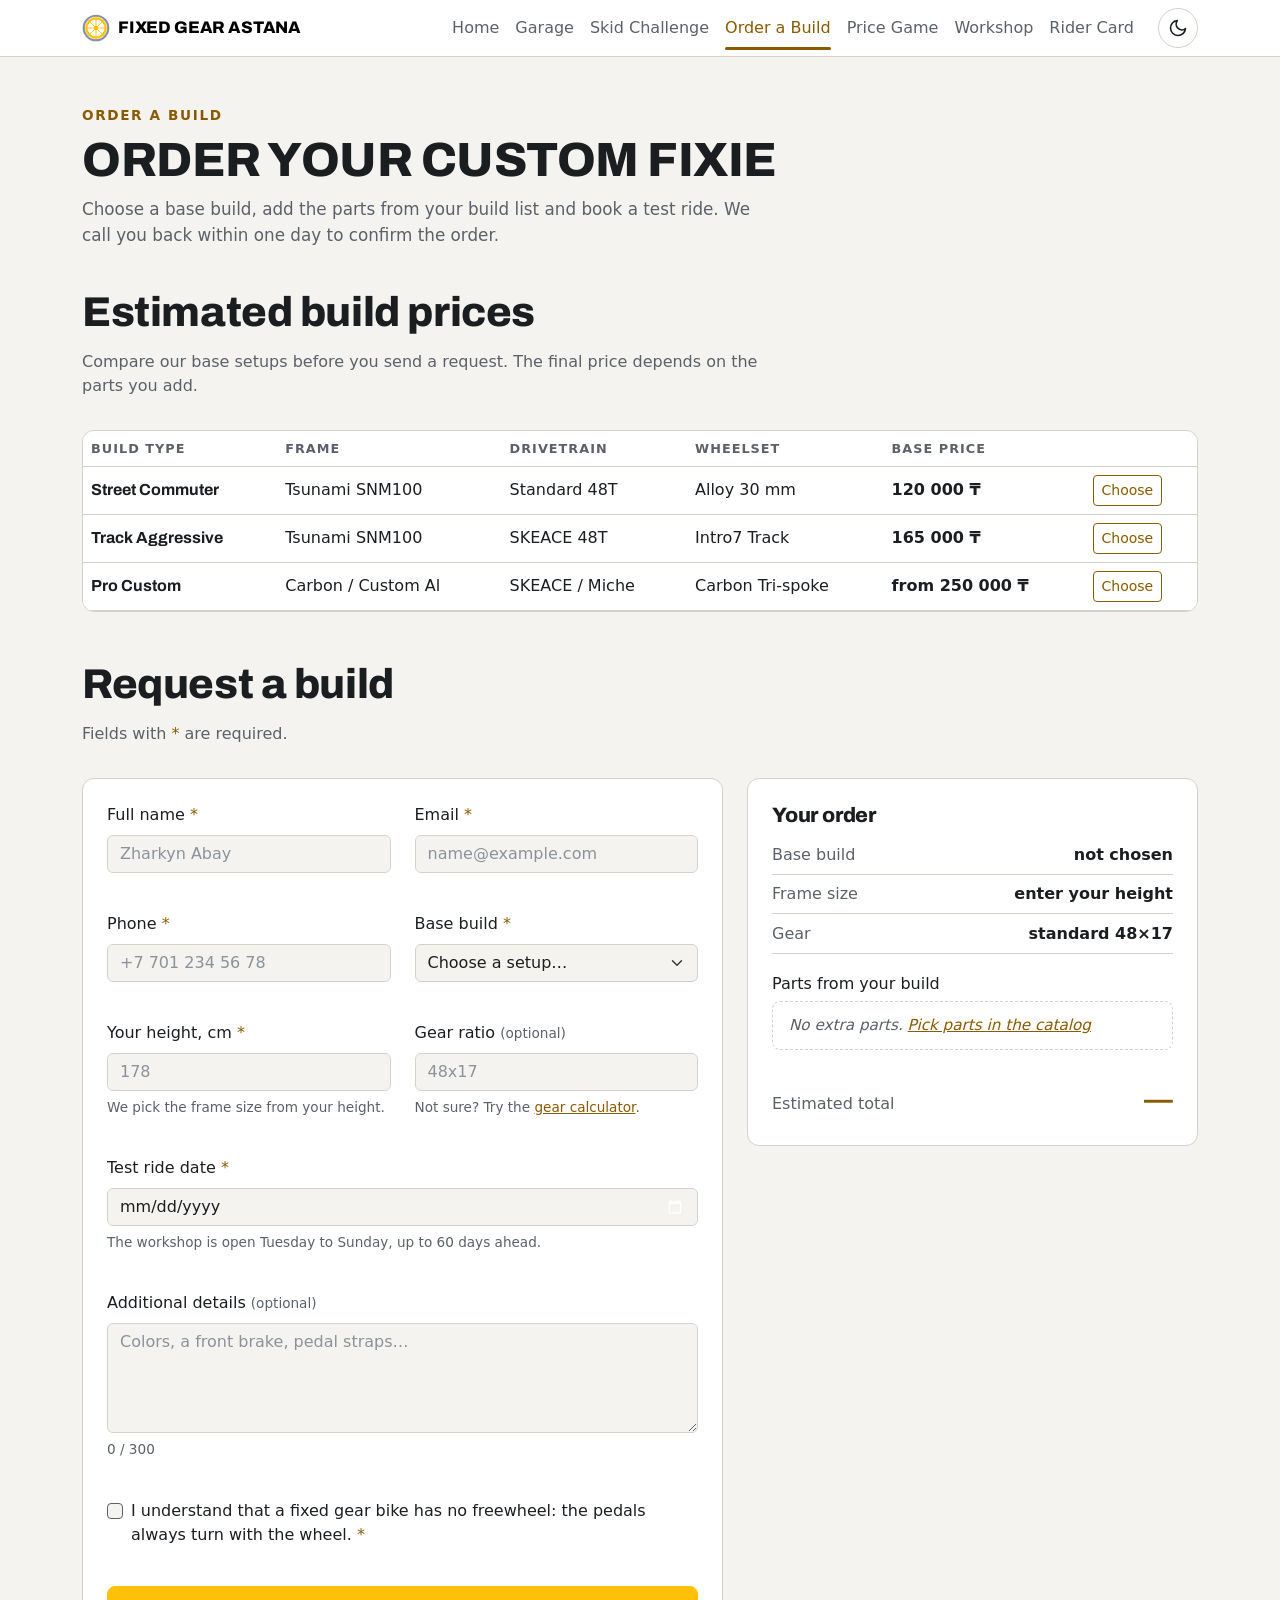
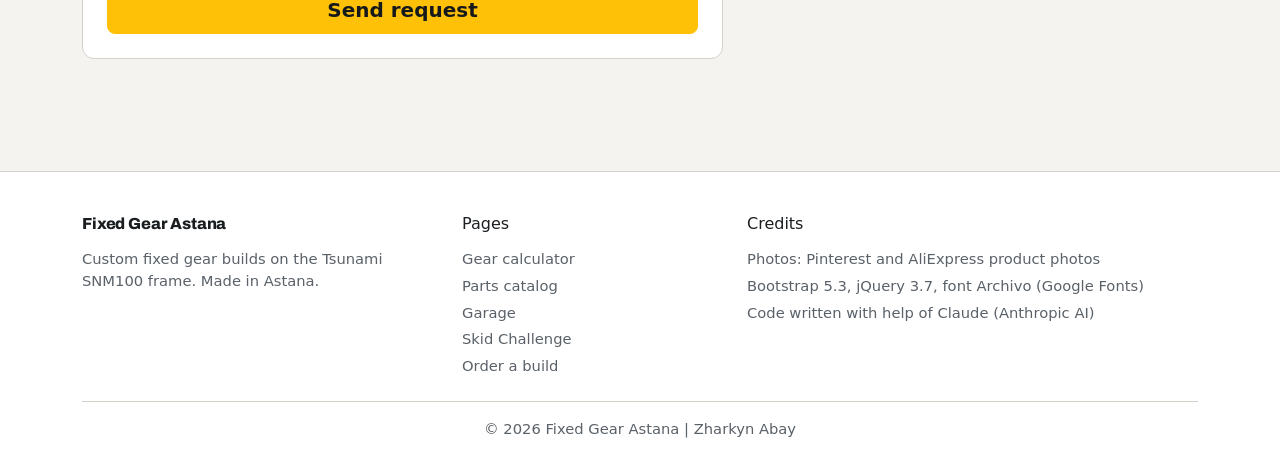
==== commit e1956a8f: "Navigation and footer: Garage and Skid Challenge on all pages Co-Authored-By: Claude Opus 5.5 <norep" ====
--- a/build.html
+++ b/build.html
@@ -43,8 +43,8 @@
             <div class="collapse navbar-collapse" id="navbarNav">
                 <ul class="navbar-nav ms-auto">
                     <li class="nav-item"><a class="nav-link" href="index.html">Home</a></li>
-                    <li class="nav-item"><a class="nav-link" href="index.html#calculator">Gear Calculator</a></li>
-                    <li class="nav-item"><a class="nav-link" href="index.html#parts">Parts</a></li>
+                    <li class="nav-item"><a class="nav-link" href="garage.html">Garage</a></li>
+                    <li class="nav-item"><a class="nav-link" href="skid.html">Skid Challenge</a></li>
                     <li class="nav-item"><a class="nav-link active" aria-current="page" href="build.html">Order a Build<span class="nav-badge" id="build-count" hidden>0</span></a></li>
                     <li class="nav-item"><a class="nav-link" href="game.html">Price Game</a></li>
                     <li class="nav-item"><a class="nav-link" href="workshop.html">Workshop</a></li>
@@ -246,8 +246,9 @@
                     <ul class="footer-links">
                         <li><a href="index.html#calculator">Gear calculator</a></li>
                         <li><a href="index.html#parts">Parts catalog</a></li>
+                        <li><a href="garage.html">Garage</a></li>
+                        <li><a href="skid.html">Skid Challenge</a></li>
                         <li><a href="build.html">Order a build</a></li>
-                        <li><a href="workshop.html">Workshop board</a></li>
                     </ul>
                 </div>
                 <div class="col-6 col-md-5">
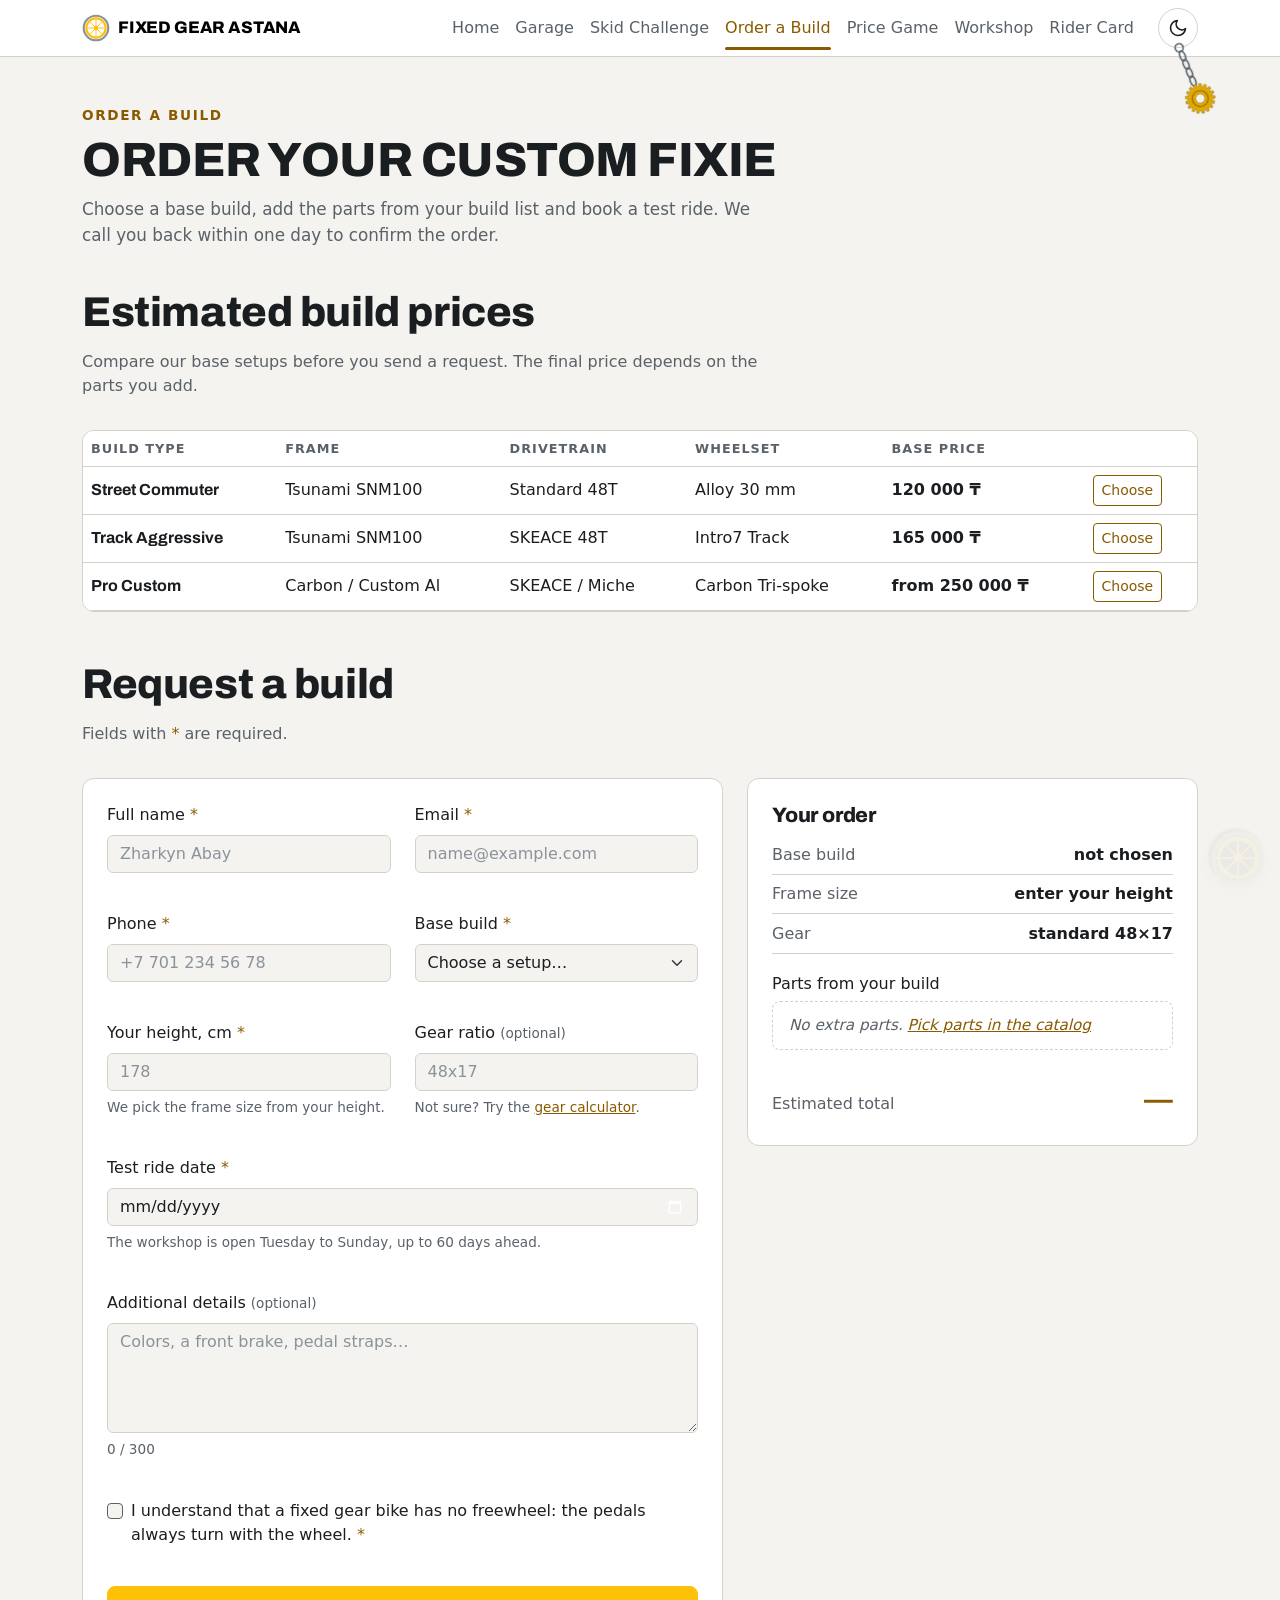
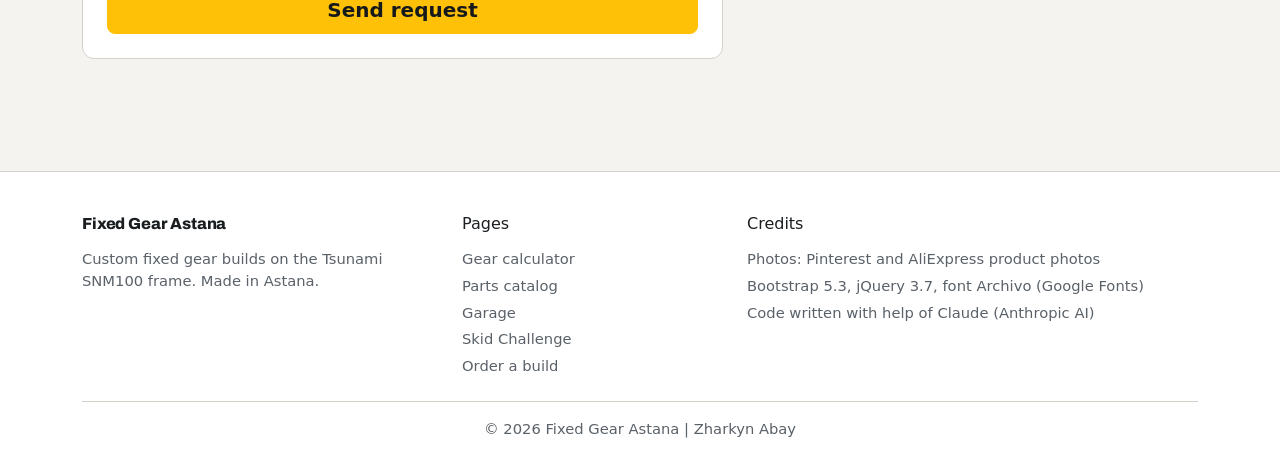
==== commit 5e2c0b2e: "Keychain with a 17T cog under the theme button: swings on scroll, pull it to switch the mode Co-Auth" ====
--- a/build.html
+++ b/build.html
@@ -21,6 +21,7 @@
     <script src="js/storage.js" defer></script>
     <script src="js/order.js" defer></script>
     <script src="js/effects.js" defer></script>
+    <script src="js/keychain.js" defer></script>
 </head>
 <body>
 
@@ -36,6 +37,18 @@
             <button type="button" class="theme-toggle ms-auto me-2 order-lg-last ms-lg-3 me-lg-0" id="theme-toggle" aria-label="Switch to light mode">
                 <svg class="icon-sun" viewBox="0 0 24 24" fill="none" stroke="currentColor" stroke-width="2" stroke-linecap="round" aria-hidden="true"><circle cx="12" cy="12" r="4"/><path d="M12 2v2M12 20v2M4.9 4.9l1.4 1.4M17.7 17.7l1.4 1.4M2 12h2M20 12h2M4.9 19.1l1.4-1.4M17.7 6.3l1.4-1.4"/></svg>
                 <svg class="icon-moon" viewBox="0 0 24 24" fill="none" stroke="currentColor" stroke-width="2" stroke-linejoin="round" aria-hidden="true"><path d="M21 12.8A9 9 0 1 1 11.2 3a7 7 0 0 0 9.8 9.8z"/></svg>
+                <!-- Брелок: звезда 17T на цепочке. Качается при скролле (js/keychain.js), дёрнешь — сменится тема -->
+                <span class="keychain" aria-hidden="true">
+                    <svg class="keychain-art" viewBox="0 0 40 80" width="40" height="80">
+                        <circle class="key-ring" cx="20" cy="5" r="4"/>
+                        <ellipse class="key-link" cx="20" cy="14" rx="2.6" ry="5"/>
+                        <ellipse class="key-link" cx="20" cy="23" rx="2.6" ry="5"/>
+                        <ellipse class="key-link" cx="20" cy="32" rx="2.6" ry="5"/>
+                        <ellipse class="key-link" cx="20" cy="41" rx="2.6" ry="5"/>
+                        <path class="key-cog" fill-rule="evenodd" d="M18.2 47.9 L18.8 45.0 L21.2 45.0 L21.8 47.9 L22.7 48.1 L24.3 45.6 L26.5 46.5 L26.0 49.4 L26.8 49.9 L29.2 48.2 L30.9 49.7 L29.4 52.3 L30.0 53.0 L32.9 52.3 L33.9 54.4 L31.6 56.2 L31.9 57.1 L34.8 57.5 L35.0 59.8 L32.2 60.6 L32.1 61.6 L34.7 63.0 L34.1 65.2 L31.1 65.0 L30.7 65.9 L32.6 68.1 L31.2 69.9 L28.6 68.7 L27.8 69.3 L28.9 72.1 L26.9 73.3 L24.9 71.2 L23.9 71.5 L23.9 74.5 L21.6 74.9 L20.5 72.2 L19.5 72.2 L18.4 74.9 L16.1 74.5 L16.1 71.5 L15.1 71.2 L13.1 73.3 L11.1 72.1 L12.2 69.3 L11.4 68.7 L8.8 69.9 L7.4 68.1 L9.3 65.9 L8.9 65.0 L5.9 65.2 L5.3 63.0 L7.9 61.6 L7.8 60.6 L5.0 59.8 L5.2 57.5 L8.1 57.1 L8.4 56.2 L6.1 54.4 L7.1 52.3 L10.0 53.0 L10.6 52.3 L9.1 49.7 L10.8 48.2 L13.2 49.9 L14.0 49.4 L13.5 46.5 L15.7 45.6 L17.3 48.1 Z M24.5 60 A4.5 4.5 0 1 0 15.5 60 A4.5 4.5 0 1 0 24.5 60 Z"/>
+                        <circle class="key-lockring" cx="20" cy="60" r="8"/>
+                    </svg>
+                </span>
             </button>
             <button class="navbar-toggler" type="button" data-bs-toggle="collapse" data-bs-target="#navbarNav" aria-controls="navbarNav" aria-expanded="false" aria-label="Toggle navigation">
                 <span class="navbar-toggler-icon"></span>
--- a/css/style.css
+++ b/css/style.css
@@ -166,6 +166,7 @@
 
 /* Переключатель темы: солнце в тёмной теме, луна в светлой */
 .theme-toggle {
+  position: relative;          /* от неё свисает брелок */
   display: grid;
   place-items: center;
   width: 40px;
@@ -180,11 +181,65 @@
 .theme-toggle:hover {
   border-color: var(--fg-accent);
   color: var(--fg-accent);
-  transform: rotate(20deg);
-}
-.theme-toggle svg {
+}
+.theme-toggle .icon-sun,
+.theme-toggle .icon-moon {
   width: 20px;
   height: 20px;
+  transition: transform 0.3s ease;
+}
+.theme-toggle:hover .icon-sun,
+.theme-toggle:hover .icon-moon {
+  transform: rotate(20deg);
+}
+
+/* ---------- Брелок под кнопкой темы (js/keychain.js качает его) ---------- */
+.keychain {
+  position: absolute;
+  top: calc(100% - 4px);
+  left: 50%;
+  width: 40px;
+  margin-left: -20px;
+  transform-origin: 20px 2px;  /* качается вокруг верхнего кольца */
+  pointer-events: none;
+}
+.keychain-art {
+  display: block;
+  width: 40px;
+  height: 80px;
+  overflow: visible;
+  pointer-events: auto;        /* по звезде можно кликнуть — это клик по кнопке темы */
+  cursor: pointer;
+}
+.key-ring,
+.key-link {
+  fill: none;
+  stroke: var(--fg-muted);
+  stroke-width: 1.6;
+}
+.key-cog {
+  fill: var(--bike-frame);
+  stroke: rgba(0, 0, 0, 0.35);
+  stroke-width: 0.6;
+}
+.key-lockring {
+  fill: none;
+  stroke: rgba(0, 0, 0, 0.35);
+  stroke-width: 1.2;
+}
+/* "Дёрнули за брелок": короткий рывок вниз */
+.keychain-art.is-tugged {
+  animation: key-tug 0.4s ease;
+}
+@keyframes key-tug {
+  30% { transform: translateY(9px); }
+  65% { transform: translateY(-2px); }
+}
+/* На телефоне и планшете кнопка темы рядом с бургером — брелок закрывал бы текст */
+@media (max-width: 991.98px) {
+  .keychain {
+    display: none;
+  }
 }
 .icon-moon {
   display: none;
